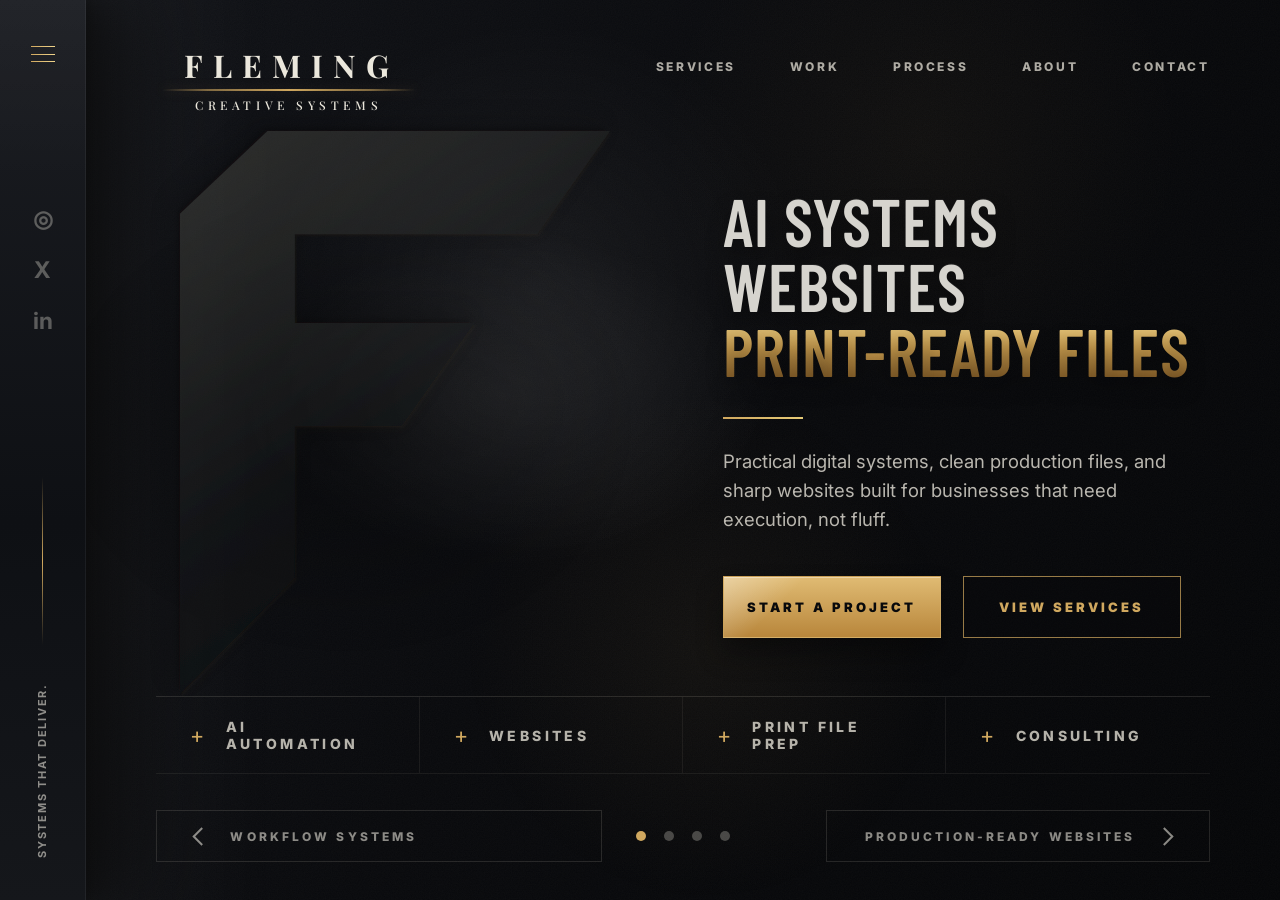
==== fleming-webpages_62.html @ 4ef413c4 "Refine sidebar nav and hero mark" ====
<!DOCTYPE html>
<html lang="en">
<head>
<meta charset="UTF-8">
<meta name="viewport" content="width=device-width, initial-scale=1.0">
<title>Fleming Creative Systems</title>
<link rel="preconnect" href="https://fonts.googleapis.com">
<link rel="preconnect" href="https://fonts.gstatic.com" crossorigin>
<link href="https://fonts.googleapis.com/css2?family=Barlow+Condensed:wght@500;600;700&family=Inter:wght@400;500;600;700;800;900&family=Playfair+Display:wght@500;600;700&display=swap" rel="stylesheet">
<style>
  :root {
    --black: #07080a;
    --black-2: #0d0f12;
    --rail: #17191e;
    --panel: #111317;
    --panel-2: #0b0d10;
    --line: rgba(236, 229, 211, 0.13);
    --line-soft: rgba(236, 229, 211, 0.07);
    --text: #ebe7dc;
    --muted: rgba(235, 231, 220, 0.62);
    --faint: rgba(235, 231, 220, 0.34);
    --gold: #d0a85f;
    --gold-2: #8f6a32;
    --shadow: rgba(0, 0, 0, 0.66);
    --rail-w: 86px;
  }

  * {
    box-sizing: border-box;
  }

  html,
  body {
    width: 100%;
    height: 100%;
    margin: 0;
    overflow: hidden;
  }

  body {
    background:
      radial-gradient(circle at 42% 32%, rgba(255, 255, 255, 0.055), transparent 28%),
      radial-gradient(circle at 72% 16%, rgba(208, 168, 95, 0.045), transparent 22%),
      linear-gradient(120deg, #111318 0%, #090a0d 48%, #050608 100%);
    color: var(--text);
    font-family: Inter, Arial, Helvetica, sans-serif;
  }

  body::before {
    content: "";
    position: fixed;
    inset: 0;
    pointer-events: none;
    z-index: 1;
    opacity: 0.22;
    background-image: url("data:image/svg+xml,%3Csvg xmlns='http://www.w3.org/2000/svg' width='180' height='180'%3E%3Cfilter id='n'%3E%3CfeTurbulence type='fractalNoise' baseFrequency='0.85' numOctaves='3' stitchTiles='stitch'/%3E%3CfeColorMatrix values='0 0 0 0 1 0 0 0 0 0.93 0 0 0 0 0.82 0 0 0 0.13 0'/%3E%3C/filter%3E%3Crect width='100%25' height='100%25' filter='url(%23n)'/%3E%3C/svg%3E");
  }

  .site {
    height: 100vh;
    position: relative;
    z-index: 2;
    display: grid;
    grid-template-columns: var(--rail-w) minmax(0, 1fr);
    overflow: hidden;
  }

  .side-rail {
    height: 100vh;
    background:
      linear-gradient(180deg, rgba(255, 255, 255, 0.035), transparent 20%),
      linear-gradient(180deg, #1b1d22, #0e1014 58%, #15171b);
    border-right: 1px solid rgba(255, 255, 255, 0.055);
    box-shadow:
      46px 0 92px rgba(0, 0, 0, 0.62),
      18px 0 34px rgba(0, 0, 0, 0.46),
      4px 0 10px rgba(0, 0, 0, 0.38);
    display: grid;
    grid-template-rows: auto 1fr auto;
    justify-items: center;
    padding: 46px 0 42px;
    position: relative;
  }

  .menu-button {
    width: 24px;
    height: 18px;
    display: grid;
    gap: 5px;
    border: 0;
    padding: 0;
    background: transparent;
    cursor: pointer;
  }

  .menu-button span {
    display: block;
    height: 1px;
    background: linear-gradient(90deg, var(--gold), #f0d58c);
    transform-origin: left center;
    transition: transform 0.28s ease, opacity 0.28s ease, box-shadow 0.28s ease;
  }

  .socials {
    display: grid;
    gap: 28px;
    align-self: center;
    color: var(--faint);
    font-size: 23px;
    font-weight: 700;
    line-height: 1;
    text-align: center;
  }

  .socials span {
    transition: color 0.28s ease, opacity 0.28s ease, transform 0.28s ease;
  }

  .rail-line {
    width: 1px;
    height: 168px;
    background: linear-gradient(180deg, transparent, var(--gold), transparent);
    margin: 0 auto 38px;
  }

  .rail-caption {
    writing-mode: vertical-rl;
    transform: rotate(180deg);
    color: rgba(235, 231, 220, 0.58);
    font-size: 11px;
    font-weight: 700;
    letter-spacing: 0.16em;
    line-height: 1.5;
    text-transform: uppercase;
  }

  .hero {
    height: 100vh;
    position: relative;
    overflow: hidden;
    padding: clamp(34px, 4vw, 56px) clamp(40px, 5.5vw, 92px) 38px;
    display: grid;
    grid-template-rows: auto minmax(0, 1fr) auto auto;
    background:
      linear-gradient(90deg, rgba(255, 255, 255, 0.035), transparent 16%),
      radial-gradient(ellipse at 35% 44%, rgba(255, 255, 255, 0.07), transparent 24%),
      radial-gradient(ellipse at 52% 72%, rgba(208, 168, 95, 0.055), transparent 28%);
  }

  .topbar {
    position: relative;
    z-index: 4;
    display: grid;
    grid-template-columns: auto minmax(0, 1fr);
    align-items: start;
    gap: clamp(34px, 6vw, 96px);
  }

  .topbar > *,
  .hero-main > * {
    min-width: 0;
  }

  .brand {
    min-width: 260px;
    color: var(--text);
    text-decoration: none;
    display: inline-flex;
    flex-direction: column;
    align-items: center;
    width: max-content;
    line-height: 1;
    transition: transform 0.32s ease, filter 0.32s ease;
  }

  .brand-main {
    display: block;
    font-family: "Playfair Display", Georgia, serif;
    font-size: clamp(26px, 2.45vw, 38px);
    font-weight: 700;
    letter-spacing: 0.32em;
    padding-left: 0.32em;
    line-height: 0.9;
    text-transform: uppercase;
    transition: color 0.32s ease, text-shadow 0.32s ease;
  }

  .brand-accent {
    width: calc(100% - 0.32em);
    height: 2px;
    margin: 10px 0 8px 0.32em;
    background: linear-gradient(90deg, transparent 0%, rgba(208, 168, 95, 0.58) 18%, var(--gold) 50%, rgba(208, 168, 95, 0.58) 82%, transparent 100%);
    box-shadow: 0 0 12px rgba(208, 168, 95, 0.18);
    transform-origin: center;
    transition: transform 0.32s ease, box-shadow 0.32s ease, opacity 0.32s ease;
  }

  .brand-sub {
    display: block;
    color: var(--text);
    font-family: "Playfair Display", Georgia, serif;
    font-size: 12px;
    font-weight: 500;
    letter-spacing: 0.38em;
    padding-left: 0.38em;
    text-transform: uppercase;
    transition: color 0.32s ease, opacity 0.32s ease;
  }

  .nav {
    display: flex;
    justify-content: flex-end;
    gap: clamp(28px, 4.2vw, 74px);
    padding-top: 8px;
    width: 100%;
    min-width: 0;
    max-width: 100%;
  }

  .nav a {
    position: relative;
    color: rgba(235, 231, 220, 0.72);
    text-decoration: none;
    font-size: 12px;
    font-weight: 800;
    letter-spacing: 0.22em;
    text-transform: uppercase;
    transition: color 0.28s ease, transform 0.28s ease, text-shadow 0.28s ease;
  }

  .nav a.active {
    color: var(--text);
  }

  .nav a::after {
    content: "";
    position: absolute;
    left: 0;
    right: 0;
    bottom: -18px;
    height: 2px;
    background: linear-gradient(90deg, var(--gold), #e0c77e);
    box-shadow: 0 0 18px rgba(208, 168, 95, 0.22);
    transform: scaleX(0);
    transform-origin: center;
    transition: transform 0.28s ease, opacity 0.28s ease, box-shadow 0.28s ease;
    opacity: 0.72;
  }

  .nav a.active::after {
    transform: scaleX(0);
    opacity: 0;
  }

  .hero-main {
    position: relative;
    z-index: 2;
    display: grid;
    grid-template-columns: minmax(300px, 0.98fr) minmax(360px, 1fr);
    align-items: center;
    gap: clamp(38px, 7vw, 112px);
    min-height: 0;
    padding: clamp(30px, 6vh, 72px) 0 clamp(24px, 4vh, 46px);
  }

  .mark-wrap {
    position: relative;
    min-height: 420px;
    display: grid;
    place-items: center;
  }

  .mark-wrap::before {
    content: "";
    position: absolute;
    width: min(58vw, 610px);
    aspect-ratio: 1.25;
    border-radius: 50%;
    background: radial-gradient(ellipse, rgba(0, 0, 0, 0.32), transparent 66%);
    filter: blur(5px);
    transform: translate(-8%, 2%);
  }

  .hero-f {
    position: relative;
    z-index: 2;
    width: min(35vw, 430px);
    min-width: 300px;
    height: auto;
    overflow: visible;
    opacity: 0.46;
    filter:
      drop-shadow(-6px -8px 12px rgba(0, 0, 0, 0.36))
      drop-shadow(4px 5px 5px rgba(208, 168, 95, 0.018));
  }

  .hero-copy {
    position: relative;
    z-index: 3;
    align-self: center;
    max-width: 650px;
    min-width: 0;
  }

  h1 {
    margin: 0;
    font-family: "Barlow Condensed", Inter, Arial, Helvetica, sans-serif;
    font-size: clamp(50px, 5.2vw, 86px);
    line-height: 0.98;
    letter-spacing: 0.015em;
    text-transform: uppercase;
    font-weight: 600;
  }

  h1 span {
    display: block;
  }

  .silver {
    color: #d6d4ce;
    text-shadow:
      0 10px 20px rgba(0, 0, 0, 0.38),
      0 -1px 0 rgba(255, 255, 255, 0.08);
  }

  .gold-word {
    width: max-content;
    max-width: 100%;
    color: transparent;
    background: linear-gradient(180deg, #efd389 0%, #c99d4f 46%, #7e5724 100%);
    -webkit-background-clip: text;
    background-clip: text;
    text-shadow: 0 12px 20px rgba(0, 0, 0, 0.32);
  }

  .gold-word .mobile-line {
    display: inline;
  }

  .gold-rule {
    width: 80px;
    height: 2px;
    margin: 34px 0 28px;
    background: linear-gradient(90deg, var(--gold), #e7cb78);
  }

  .lead {
    max-width: 570px;
    margin: 0 0 42px;
    color: rgba(235, 231, 220, 0.78);
    font-size: clamp(18px, 1.45vw, 23px);
    line-height: 1.55;
  }

  .actions {
    display: flex;
    gap: 22px;
    flex-wrap: wrap;
  }

  .btn {
    position: relative;
    overflow: hidden;
    min-width: 218px;
    min-height: 62px;
    display: inline-grid;
    place-items: center;
    border: 1px solid rgba(208, 168, 95, 0.72);
    color: var(--gold);
    text-decoration: none;
    font-size: 13px;
    font-weight: 900;
    letter-spacing: 0.23em;
    text-transform: uppercase;
    background: rgba(9, 10, 12, 0.34);
    transition: color 0.3s ease, border-color 0.3s ease, box-shadow 0.3s ease, transform 0.3s ease;
  }

  .btn::before {
    content: "";
    position: absolute;
    inset: 0;
    background: linear-gradient(90deg, transparent, rgba(208, 168, 95, 0.16), transparent);
    transform: translateX(-120%);
    transition: transform 0.48s ease;
    pointer-events: none;
  }

  .btn.primary {
    color: #08090b;
    background:
      linear-gradient(135deg, rgba(255, 255, 255, 0.34), transparent 30%),
      linear-gradient(180deg, #e0bb73, #b8863b);
    box-shadow:
      inset 0 1px 0 rgba(255, 255, 255, 0.36),
      0 16px 26px rgba(0, 0, 0, 0.34);
  }

  .service-rail {
    position: relative;
    z-index: 3;
    display: grid;
    grid-template-columns: repeat(4, 1fr);
    border-top: 1px solid var(--line);
    border-bottom: 1px solid var(--line-soft);
  }

  .service-item {
    position: relative;
    min-height: 76px;
    display: flex;
    align-items: center;
    gap: 18px;
    padding: 0 34px;
    border-right: 1px solid var(--line-soft);
    color: rgba(235, 231, 220, 0.76);
    font-size: 14px;
    font-weight: 800;
    letter-spacing: 0.24em;
    text-transform: uppercase;
    transition: color 0.28s ease, background 0.28s ease, box-shadow 0.28s ease;
  }

  .service-item::before {
    content: "";
    position: absolute;
    left: 24px;
    right: 24px;
    top: -1px;
    height: 1px;
    background: linear-gradient(90deg, transparent, var(--gold), transparent);
    opacity: 0;
    transform: scaleX(0.45);
    transition: opacity 0.28s ease, transform 0.28s ease;
  }

  .service-item:last-child {
    border-right: 0;
  }

  .plus {
    color: var(--gold);
    font-size: 22px;
    font-weight: 400;
    line-height: 1;
    transition: transform 0.28s ease, color 0.28s ease;
  }

  .slider-row {
    position: relative;
    z-index: 3;
    display: grid;
    grid-template-columns: 1fr auto 1fr;
    align-items: center;
    gap: 34px;
    padding-top: 36px;
  }

  .slider-button {
    position: relative;
    overflow: hidden;
    min-height: 52px;
    border: 1px solid var(--line);
    color: rgba(235, 231, 220, 0.58);
    display: flex;
    align-items: center;
    gap: 22px;
    padding: 0 38px;
    text-decoration: none;
    font-size: 12px;
    font-weight: 800;
    letter-spacing: 0.26em;
    text-transform: uppercase;
    transition: color 0.3s ease, border-color 0.3s ease, box-shadow 0.3s ease, transform 0.3s ease;
  }

  .slider-button::before {
    content: "";
    position: absolute;
    inset: 0;
    background: linear-gradient(90deg, transparent, rgba(208, 168, 95, 0.08), transparent);
    transform: translateX(-115%);
    transition: transform 0.46s ease;
    pointer-events: none;
  }

  .slider-button.next {
    justify-self: end;
  }

  .chev {
    width: 13px;
    height: 13px;
    border-top: 2px solid currentColor;
    border-left: 2px solid currentColor;
    transform: rotate(-45deg);
    transition: transform 0.28s ease;
  }

  .next .chev {
    transform: rotate(135deg);
  }

  .dots {
    display: flex;
    gap: 18px;
    align-items: center;
  }

  .dot {
    width: 10px;
    height: 10px;
    border-radius: 50%;
    background: rgba(235, 231, 220, 0.28);
  }

  .dot.active {
    background: var(--gold);
  }

  @media (hover: hover) {
    .menu-button:hover span:first-child {
      transform: scaleX(1.25);
      box-shadow: 0 0 10px rgba(208, 168, 95, 0.42);
    }

    .menu-button:hover span:nth-child(2) {
      transform: scaleX(0.72);
    }

    .menu-button:hover span:last-child {
      transform: scaleX(1.08);
      box-shadow: 0 0 10px rgba(208, 168, 95, 0.32);
    }

    .socials span:hover {
      color: var(--gold);
      opacity: 1;
      transform: translateX(2px);
    }

    .brand:hover {
      transform: translateY(-2px);
      filter: drop-shadow(0 12px 18px rgba(0, 0, 0, 0.28));
    }

    .brand:hover .brand-main {
      color: #fff9ea;
      text-shadow: 0 0 18px rgba(208, 168, 95, 0.14);
    }

    .brand:hover .brand-accent {
      transform: scaleX(1.08);
      box-shadow: 0 0 18px rgba(208, 168, 95, 0.34);
      opacity: 1;
    }

    .brand:hover .brand-sub {
      color: rgba(235, 231, 220, 0.9);
    }

    .nav a:hover {
      color: var(--text);
      transform: translateY(-2px);
      text-shadow: 0 0 16px rgba(208, 168, 95, 0.16);
    }

    .nav a:hover::after {
      transform: scaleX(1);
      opacity: 1;
      box-shadow: 0 0 22px rgba(208, 168, 95, 0.34);
    }

    .btn:hover {
      color: #f6d588;
      border-color: rgba(231, 203, 120, 0.95);
      transform: translateY(-3px);
      box-shadow: 0 18px 30px rgba(0, 0, 0, 0.35), 0 0 22px rgba(208, 168, 95, 0.12);
    }

    .btn:hover::before {
      transform: translateX(120%);
    }

    .btn.primary:hover {
      color: #050607;
      box-shadow: 0 20px 34px rgba(0, 0, 0, 0.38), 0 0 28px rgba(208, 168, 95, 0.24);
    }

    .service-item:hover {
      color: var(--text);
      background: linear-gradient(180deg, rgba(208, 168, 95, 0.045), transparent);
      box-shadow: inset 0 1px 0 rgba(208, 168, 95, 0.08);
    }

    .service-item:hover::before {
      opacity: 1;
      transform: scaleX(1);
    }

    .service-item:hover .plus {
      transform: rotate(90deg) scale(1.05);
      color: #e7cb78;
    }

    .slider-button:hover {
      color: var(--text);
      border-color: rgba(208, 168, 95, 0.42);
      transform: translateY(-2px);
      box-shadow: 0 16px 24px rgba(0, 0, 0, 0.26);
    }

    .slider-button:hover::before {
      transform: translateX(115%);
    }

    .slider-button:hover .chev {
      transform: translateX(-4px) rotate(-45deg);
    }

    .slider-button.next:hover .chev {
      transform: translateX(4px) rotate(135deg);
    }
  }

  @media (max-height: 760px) and (min-width: 761px) {
    .hero {
      padding-top: clamp(22px, 3.2vh, 30px);
      padding-bottom: clamp(18px, 2.8vh, 24px);
      grid-template-rows: auto minmax(0, 1fr) auto;
    }

    .brand-main {
      font-size: clamp(24px, 2.1vw, 32px);
    }

    .brand-accent {
      margin-top: 8px;
      margin-bottom: 7px;
    }

    .brand-sub {
      font-size: 10px;
    }

    .nav a {
      font-size: 10.5px;
      letter-spacing: 0.2em;
    }

    .hero-main {
      gap: clamp(28px, 5vw, 70px);
      padding: clamp(10px, 2.5vh, 18px) 0 clamp(12px, 2.8vh, 22px);
    }

    .mark-wrap {
      min-height: clamp(260px, 58vh, 360px);
    }

    .hero-f {
      width: min(31vw, 360px);
      min-width: 240px;
    }

    h1 {
      font-size: clamp(42px, 4.4vw, 68px);
      line-height: 0.95;
    }

    .gold-rule {
      width: 68px;
      margin: 22px 0 18px;
    }

    .lead {
      max-width: 500px;
      margin-bottom: 24px;
      font-size: clamp(15px, 1.18vw, 18px);
      line-height: 1.42;
    }

    .btn {
      min-width: 190px;
      min-height: 48px;
      font-size: 11px;
      letter-spacing: 0.2em;
    }

    .service-item {
      min-height: 54px;
      padding: 0 24px;
      font-size: 11px;
      letter-spacing: 0.2em;
    }

    .slider-row {
      display: none;
    }
  }

  @media (max-width: 1100px) {
    :root {
      --rail-w: 72px;
    }

    .hero {
      padding-left: 34px;
      padding-right: 34px;
    }

    .topbar {
      grid-template-columns: 1fr;
      gap: 24px;
    }

    .nav {
      justify-content: flex-start;
      gap: 28px;
      flex-wrap: wrap;
      overflow: visible;
      padding-bottom: 16px;
    }

    .hero-main {
      grid-template-columns: 0.88fr 1fr;
      gap: 36px;
    }

    .hero-f {
      width: min(38vw, 350px);
      min-width: 250px;
    }

    .mark-wrap {
      min-height: 330px;
    }

    .service-item {
      padding: 0 18px;
      font-size: 12px;
      letter-spacing: 0.18em;
    }
  }

  @media (max-width: 760px) {
    html,
    body {
      overflow: hidden;
    }

    .site {
      display: block;
      height: 100svh;
      overflow: hidden;
    }

    .side-rail {
      min-height: 0;
      height: 58px;
      display: flex;
      align-items: center;
      justify-content: space-between;
      padding: 0 18px;
      border-right: 0;
      border-bottom: 1px solid rgba(255, 255, 255, 0.06);
    }

    .socials,
    .rail-line,
    .rail-caption {
      display: none;
    }

    .hero {
      height: calc(100svh - 58px);
      width: 100vw;
      max-width: 100vw;
      padding: 22px 20px 20px;
      grid-template-rows: auto minmax(0, 1fr);
    }

    .topbar {
      width: 100%;
      max-width: 100%;
      gap: 18px;
      overflow: hidden;
    }

    .brand {
      min-width: 0;
      text-align: center;
    }

    .brand-main {
      font-size: clamp(25px, 8vw, 34px);
      letter-spacing: 0.24em;
      padding-left: 0.24em;
    }

    .brand-accent {
      width: calc(100% - 0.24em);
      margin: 9px 0 8px 0.24em;
    }

    .brand-sub {
      font-size: 10px;
      letter-spacing: 0.32em;
      padding-left: 0.32em;
    }

    .nav {
      justify-content: center;
      flex-wrap: wrap;
      gap: 14px 16px;
      padding: 4px 0 18px;
      overflow: visible;
    }

    .nav a:nth-child(n+4) {
      display: none;
    }

    .nav a {
      flex: 0 1 auto;
      font-size: 9.5px;
      letter-spacing: 0.13em;
    }

    .nav a.active::after {
      bottom: -10px;
    }

    .hero-main {
      grid-template-columns: 1fr;
      gap: 10px;
      padding: 12px 0 0;
      text-align: center;
      align-content: center;
    }

    .mark-wrap {
      min-height: clamp(145px, 27svh, 205px);
      order: 1;
    }

    .hero-f {
      width: min(52vw, 210px);
      min-width: 0;
      opacity: 0.42;
      filter:
        drop-shadow(-5px -7px 10px rgba(0, 0, 0, 0.36))
        drop-shadow(3px 4px 4px rgba(208, 168, 95, 0.018));
    }

    .hero-copy {
      order: 2;
      width: 100%;
      max-width: 100%;
    }

    h1 {
      width: 100%;
      max-width: 100%;
      font-size: clamp(31px, 9vw, 38px);
      line-height: 1.02;
      letter-spacing: -0.045em;
      overflow-wrap: normal;
    }

    .gold-word {
      width: auto;
      max-width: 100%;
      white-space: normal;
      overflow-wrap: break-word;
    }

    .gold-word .mobile-line {
      display: block;
    }

    .gold-rule {
      margin: 18px auto 14px;
      width: 58px;
    }

    .lead {
      width: 100%;
      max-width: min(280px, calc(100vw - 84px));
      margin: 0 auto 16px;
      font-size: 12.5px;
      line-height: 1.42;
      padding: 0;
      overflow-wrap: break-word;
    }

    .actions {
      justify-content: center;
      gap: 12px;
    }

    .btn {
      min-width: min(100%, 310px);
      width: 100%;
      min-height: 50px;
      font-size: 11px;
      letter-spacing: 0.2em;
    }

    .service-rail {
      display: none;
    }

    .slider-row {
      display: none;
    }
  }

  @media (max-width: 430px) {
    .hero {
      padding-left: 16px;
      padding-right: 16px;
    }

    .mark-wrap {
      min-height: 205px;
    }

    .lead {
      font-size: 12.5px;
    }

    .service-item {
      min-height: 54px;
      font-size: 8.5px;
      letter-spacing: 0.08em;
    }
  }
</style>
</head>
<body>
  <div class="site">
    <aside class="side-rail" aria-label="Site rail">
      <button class="menu-button" type="button" aria-label="Open menu">
        <span></span>
        <span></span>
        <span></span>
      </button>

      <div class="socials" aria-hidden="true">
        <span>◎</span>
        <span>X</span>
        <span>in</span>
      </div>

      <div>
        <div class="rail-line" aria-hidden="true"></div>
        <div class="rail-caption">Systems That Deliver.</div>
      </div>
    </aside>

    <main class="hero">
      <header class="topbar">
        <a class="brand" href="#" aria-label="Fleming Creative Systems home">
          <span class="brand-main">Fleming</span>
          <span class="brand-accent" aria-hidden="true"></span>
          <span class="brand-sub">Creative Systems</span>
        </a>

        <nav class="nav" aria-label="Primary navigation">
          <a href="#services">Services</a>
          <a href="#work">Work</a>
          <a href="#process">Process</a>
          <a href="#about">About</a>
          <a href="mailto:kyle@fcs.com">Contact</a>
        </nav>
      </header>

      <section class="hero-main" aria-label="Fleming services">
        <div class="mark-wrap">
          <svg class="hero-f" viewBox="0 0 19.24 25.21" xmlns="http://www.w3.org/2000/svg" aria-hidden="true">
            <defs>
              <linearGradient id="metalFace" x1="2.2" y1="1" x2="16.5" y2="22.8" gradientUnits="userSpaceOnUse">
                <stop offset="0" stop-color="#4b4b45"/>
                <stop offset="0.2" stop-color="#393a36"/>
                <stop offset="0.52" stop-color="#191b1d"/>
                <stop offset="0.78" stop-color="#0d0f11"/>
                <stop offset="1" stop-color="#050607"/>
              </linearGradient>
              <filter id="pressedEdge" x="-24%" y="-24%" width="150%" height="160%">
                <feDropShadow dx="-0.13" dy="-0.15" stdDeviation="0.09" flood-color="#000000" flood-opacity="0.46"/>
                <feDropShadow dx="0.08" dy="0.1" stdDeviation="0.035" flood-color="#d0a85f" flood-opacity="0.045"/>
              </filter>
            </defs>
            <path filter="url(#pressedEdge)" fill="url(#metalFace)" stroke="rgba(208,168,95,0.055)" stroke-width="0.045" vector-effect="non-scaling-stroke" d="M0,3.7v21.51l5.14-5.2v-6.8h4.79l3.26-4.62H5.14v-3.97s10.84,0,10.84,0l3.26-4.62H3.92L0,3.7Z"/>
          </svg>
        </div>

        <div class="hero-copy">
          <h1>
            <span class="silver">AI Systems</span>
            <span class="silver">Websites</span>
            <span class="gold-word"><span class="mobile-line">Print-Ready</span> <span class="mobile-line">Files</span></span>
          </h1>
          <div class="gold-rule" aria-hidden="true"></div>
          <p class="lead">Practical digital systems, clean production files, and sharp websites built for businesses that need execution, not fluff.</p>
          <div class="actions">
            <a class="btn primary" href="mailto:kyle@fcs.com">Start a Project</a>
            <a class="btn" href="#services">View Services</a>
          </div>
        </div>
      </section>

      <section class="service-rail" id="services" aria-label="Services">
        <div class="service-item"><span class="plus">+</span><span>AI Automation</span></div>
        <div class="service-item"><span class="plus">+</span><span>Websites</span></div>
        <div class="service-item"><span class="plus">+</span><span>Print File Prep</span></div>
        <div class="service-item"><span class="plus">+</span><span>Consulting</span></div>
      </section>

      <div class="slider-row" aria-hidden="true">
        <a class="slider-button" href="#"><span class="chev"></span><span>Workflow Systems</span></a>
        <div class="dots"><span class="dot active"></span><span class="dot"></span><span class="dot"></span><span class="dot"></span></div>
        <a class="slider-button next" href="#"><span>Production-Ready Websites</span><span class="chev"></span></a>
      </div>
    </main>
  </div>
</body>
</html>
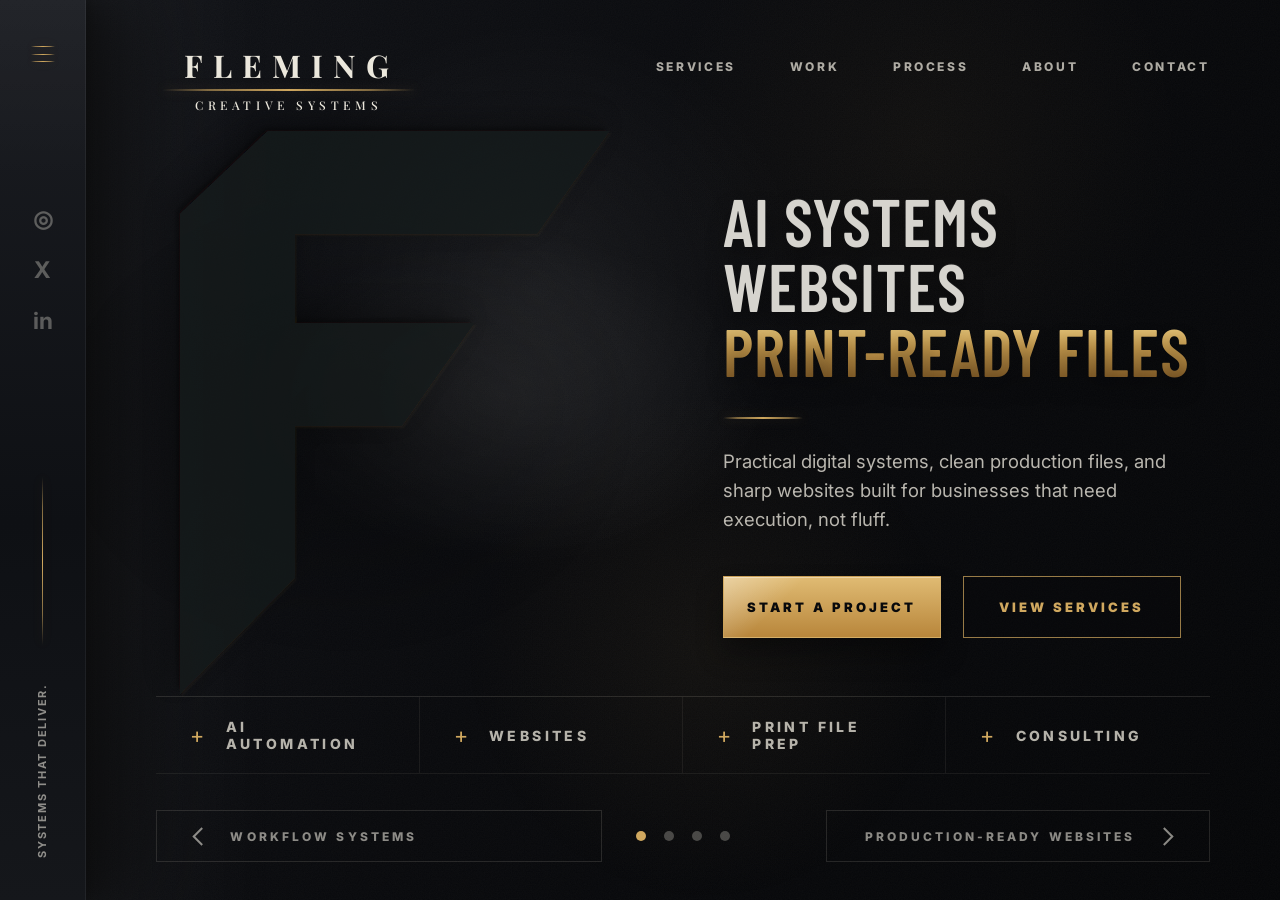
==== commit bd3d7fc6: "Unify gold accents and hero mark hover" ====
--- a/fleming-webpages_62.html
+++ b/fleming-webpages_62.html
@@ -21,6 +21,9 @@
     --faint: rgba(235, 231, 220, 0.34);
     --gold: #d0a85f;
     --gold-2: #8f6a32;
+    --gold-accent-line: linear-gradient(90deg, transparent 0%, rgba(208, 168, 95, 0.58) 18%, var(--gold) 50%, rgba(208, 168, 95, 0.58) 82%, transparent 100%);
+    --gold-accent-line-vertical: linear-gradient(180deg, transparent 0%, rgba(208, 168, 95, 0.58) 18%, var(--gold) 50%, rgba(208, 168, 95, 0.58) 82%, transparent 100%);
+    --gold-accent-glow: 0 0 12px rgba(208, 168, 95, 0.18);
     --shadow: rgba(0, 0, 0, 0.66);
     --rail-w: 86px;
   }
@@ -96,7 +99,8 @@
   .menu-button span {
     display: block;
     height: 1px;
-    background: linear-gradient(90deg, var(--gold), #f0d58c);
+    background: var(--gold-accent-line);
+    box-shadow: var(--gold-accent-glow);
     transform-origin: left center;
     transition: transform 0.28s ease, opacity 0.28s ease, box-shadow 0.28s ease;
   }
@@ -119,7 +123,8 @@
   .rail-line {
     width: 1px;
     height: 168px;
-    background: linear-gradient(180deg, transparent, var(--gold), transparent);
+    background: var(--gold-accent-line-vertical);
+    box-shadow: var(--gold-accent-glow);
     margin: 0 auto 38px;
   }
 
@@ -189,8 +194,8 @@
     width: calc(100% - 0.32em);
     height: 2px;
     margin: 10px 0 8px 0.32em;
-    background: linear-gradient(90deg, transparent 0%, rgba(208, 168, 95, 0.58) 18%, var(--gold) 50%, rgba(208, 168, 95, 0.58) 82%, transparent 100%);
-    box-shadow: 0 0 12px rgba(208, 168, 95, 0.18);
+    background: var(--gold-accent-line);
+    box-shadow: var(--gold-accent-glow);
     transform-origin: center;
     transition: transform 0.32s ease, box-shadow 0.32s ease, opacity 0.32s ease;
   }
@@ -239,8 +244,8 @@
     right: 0;
     bottom: -18px;
     height: 2px;
-    background: linear-gradient(90deg, var(--gold), #e0c77e);
-    box-shadow: 0 0 18px rgba(208, 168, 95, 0.22);
+    background: var(--gold-accent-line);
+    box-shadow: var(--gold-accent-glow);
     transform: scaleX(0);
     transform-origin: center;
     transition: transform 0.28s ease, opacity 0.28s ease, box-shadow 0.28s ease;
@@ -288,10 +293,17 @@
     min-width: 300px;
     height: auto;
     overflow: visible;
-    opacity: 0.46;
+    opacity: 0.72;
     filter:
-      drop-shadow(-6px -8px 12px rgba(0, 0, 0, 0.36))
-      drop-shadow(4px 5px 5px rgba(208, 168, 95, 0.018));
+      drop-shadow(-8px -10px 14px rgba(0, 0, 0, 0.4))
+      drop-shadow(0 0 0 rgba(208, 168, 95, 0));
+    transition: opacity 0.34s ease, filter 0.34s ease, transform 0.34s ease;
+  }
+
+  .hero-f path {
+    fill: #191c1f;
+    stroke: rgba(208, 168, 95, 0.035);
+    transition: fill 0.34s ease, stroke 0.34s ease;
   }
 
   .hero-copy {
@@ -341,7 +353,8 @@
     width: 80px;
     height: 2px;
     margin: 34px 0 28px;
-    background: linear-gradient(90deg, var(--gold), #e7cb78);
+    background: var(--gold-accent-line);
+    box-shadow: var(--gold-accent-glow);
   }
 
   .lead {
@@ -428,7 +441,8 @@
     right: 24px;
     top: -1px;
     height: 1px;
-    background: linear-gradient(90deg, transparent, var(--gold), transparent);
+    background: var(--gold-accent-line);
+    box-shadow: var(--gold-accent-glow);
     opacity: 0;
     transform: scaleX(0.45);
     transition: opacity 0.28s ease, transform 0.28s ease;
@@ -568,7 +582,23 @@
     .nav a:hover::after {
       transform: scaleX(1);
       opacity: 1;
-      box-shadow: 0 0 22px rgba(208, 168, 95, 0.34);
+      box-shadow: 0 0 18px rgba(208, 168, 95, 0.34);
+    }
+
+    .mark-wrap:hover .hero-f,
+    .hero-f:hover {
+      opacity: 0.94;
+      transform: translateY(-2px);
+      filter:
+        drop-shadow(-8px -10px 14px rgba(0, 0, 0, 0.38))
+        drop-shadow(0 0 30px rgba(208, 168, 95, 0.2))
+        drop-shadow(0 0 70px rgba(208, 168, 95, 0.1));
+    }
+
+    .mark-wrap:hover .hero-f path,
+    .hero-f:hover path {
+      fill: #24272a;
+      stroke: rgba(208, 168, 95, 0.16);
     }
 
     .btn:hover {
@@ -742,7 +772,7 @@
     }
   }
 
-  @media (max-width: 760px) {
+  @media (max-width: 820px) {
     html,
     body {
       overflow: hidden;
@@ -846,10 +876,10 @@
     .hero-f {
       width: min(52vw, 210px);
       min-width: 0;
-      opacity: 0.42;
+      opacity: 0.68;
       filter:
         drop-shadow(-5px -7px 10px rgba(0, 0, 0, 0.36))
-        drop-shadow(3px 4px 4px rgba(208, 168, 95, 0.018));
+        drop-shadow(0 0 0 rgba(208, 168, 95, 0));
     }
 
     .hero-copy {
@@ -979,19 +1009,12 @@
         <div class="mark-wrap">
           <svg class="hero-f" viewBox="0 0 19.24 25.21" xmlns="http://www.w3.org/2000/svg" aria-hidden="true">
             <defs>
-              <linearGradient id="metalFace" x1="2.2" y1="1" x2="16.5" y2="22.8" gradientUnits="userSpaceOnUse">
-                <stop offset="0" stop-color="#4b4b45"/>
-                <stop offset="0.2" stop-color="#393a36"/>
-                <stop offset="0.52" stop-color="#191b1d"/>
-                <stop offset="0.78" stop-color="#0d0f11"/>
-                <stop offset="1" stop-color="#050607"/>
-              </linearGradient>
               <filter id="pressedEdge" x="-24%" y="-24%" width="150%" height="160%">
                 <feDropShadow dx="-0.13" dy="-0.15" stdDeviation="0.09" flood-color="#000000" flood-opacity="0.46"/>
                 <feDropShadow dx="0.08" dy="0.1" stdDeviation="0.035" flood-color="#d0a85f" flood-opacity="0.045"/>
               </filter>
             </defs>
-            <path filter="url(#pressedEdge)" fill="url(#metalFace)" stroke="rgba(208,168,95,0.055)" stroke-width="0.045" vector-effect="non-scaling-stroke" d="M0,3.7v21.51l5.14-5.2v-6.8h4.79l3.26-4.62H5.14v-3.97s10.84,0,10.84,0l3.26-4.62H3.92L0,3.7Z"/>
+            <path filter="url(#pressedEdge)" fill="#191c1f" stroke="rgba(208,168,95,0.035)" stroke-width="0.045" vector-effect="non-scaling-stroke" d="M0,3.7v21.51l5.14-5.2v-6.8h4.79l3.26-4.62H5.14v-3.97s10.84,0,10.84,0l3.26-4.62H3.92L0,3.7Z"/>
           </svg>
         </div>
 
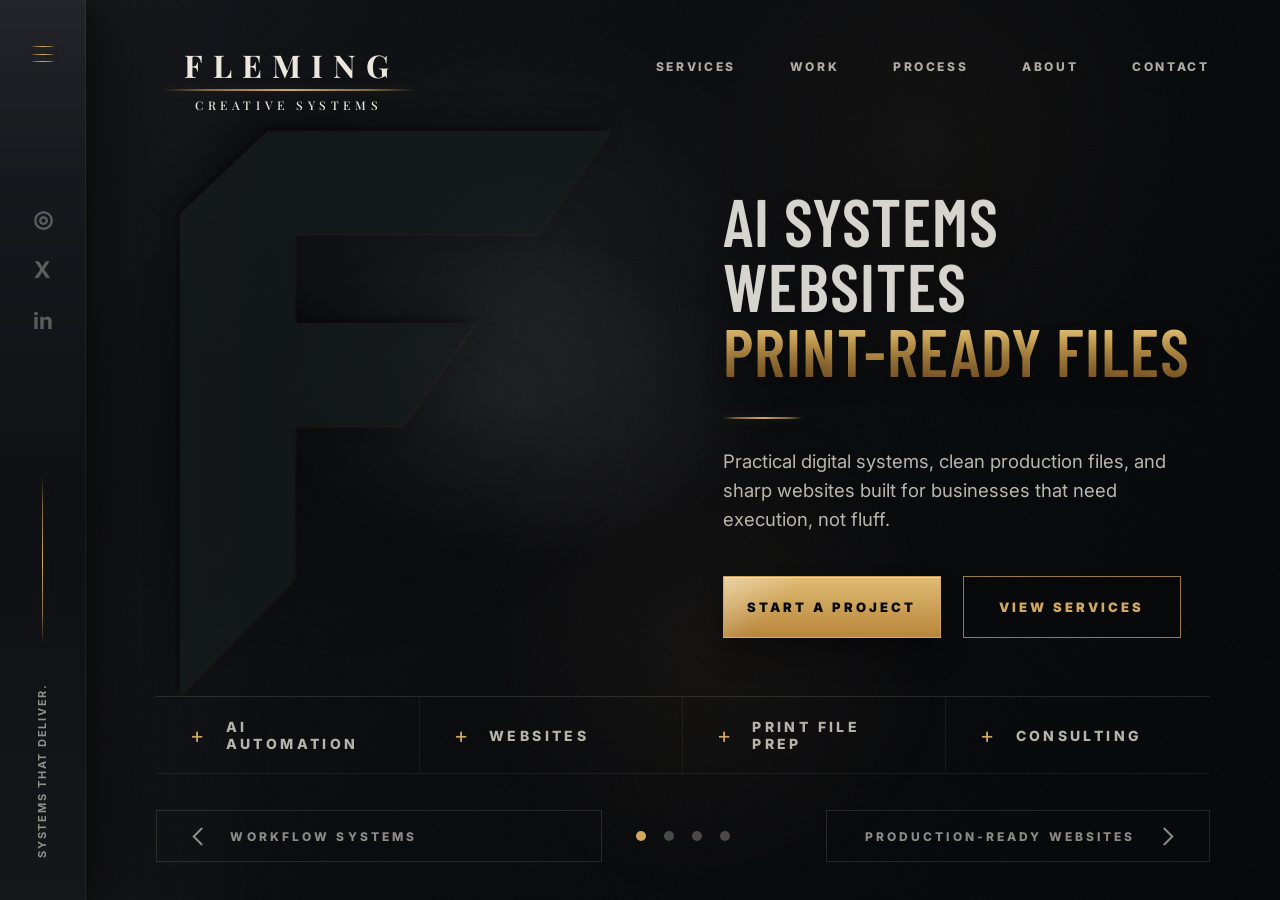
==== commit 800468ef: "Smooth hero mark hover glow" ====
--- a/fleming-webpages_62.html
+++ b/fleming-webpages_62.html
@@ -286,6 +286,20 @@
     transform: translate(-8%, 2%);
   }
 
+  .mark-wrap::after {
+    content: "";
+    position: absolute;
+    z-index: 1;
+    width: min(45vw, 520px);
+    aspect-ratio: 0.78;
+    border-radius: 50%;
+    background: rgba(208, 168, 95, 0.11);
+    filter: blur(42px);
+    opacity: 0;
+    transform: translate(-5%, 1%) scale(0.96);
+    transition: opacity 0.34s ease, transform 0.34s ease;
+  }
+
   .hero-f {
     position: relative;
     z-index: 2;
@@ -294,15 +308,13 @@
     height: auto;
     overflow: visible;
     opacity: 0.72;
-    filter:
-      drop-shadow(-8px -10px 14px rgba(0, 0, 0, 0.4))
-      drop-shadow(0 0 0 rgba(208, 168, 95, 0));
+    filter: drop-shadow(-8px -10px 14px rgba(0, 0, 0, 0.4));
     transition: opacity 0.34s ease, filter 0.34s ease, transform 0.34s ease;
   }
 
   .hero-f path {
     fill: #191c1f;
-    stroke: rgba(208, 168, 95, 0.035);
+    stroke: rgba(208, 168, 95, 0.018);
     transition: fill 0.34s ease, stroke 0.34s ease;
   }
 
@@ -585,20 +597,23 @@
       box-shadow: 0 0 18px rgba(208, 168, 95, 0.34);
     }
 
+    .mark-wrap:hover::after,
+    .mark-wrap:has(.hero-f:hover)::after {
+      opacity: 1;
+      transform: translate(-5%, 1%) scale(1);
+    }
+
     .mark-wrap:hover .hero-f,
     .hero-f:hover {
       opacity: 0.94;
       transform: translateY(-2px);
-      filter:
-        drop-shadow(-8px -10px 14px rgba(0, 0, 0, 0.38))
-        drop-shadow(0 0 30px rgba(208, 168, 95, 0.2))
-        drop-shadow(0 0 70px rgba(208, 168, 95, 0.1));
+      filter: drop-shadow(-8px -10px 14px rgba(0, 0, 0, 0.38));
     }
 
     .mark-wrap:hover .hero-f path,
     .hero-f:hover path {
       fill: #24272a;
-      stroke: rgba(208, 168, 95, 0.16);
+      stroke: rgba(208, 168, 95, 0.04);
     }
 
     .btn:hover {
@@ -877,9 +892,7 @@
       width: min(52vw, 210px);
       min-width: 0;
       opacity: 0.68;
-      filter:
-        drop-shadow(-5px -7px 10px rgba(0, 0, 0, 0.36))
-        drop-shadow(0 0 0 rgba(208, 168, 95, 0));
+      filter: drop-shadow(-5px -7px 10px rgba(0, 0, 0, 0.36));
     }
 
     .hero-copy {
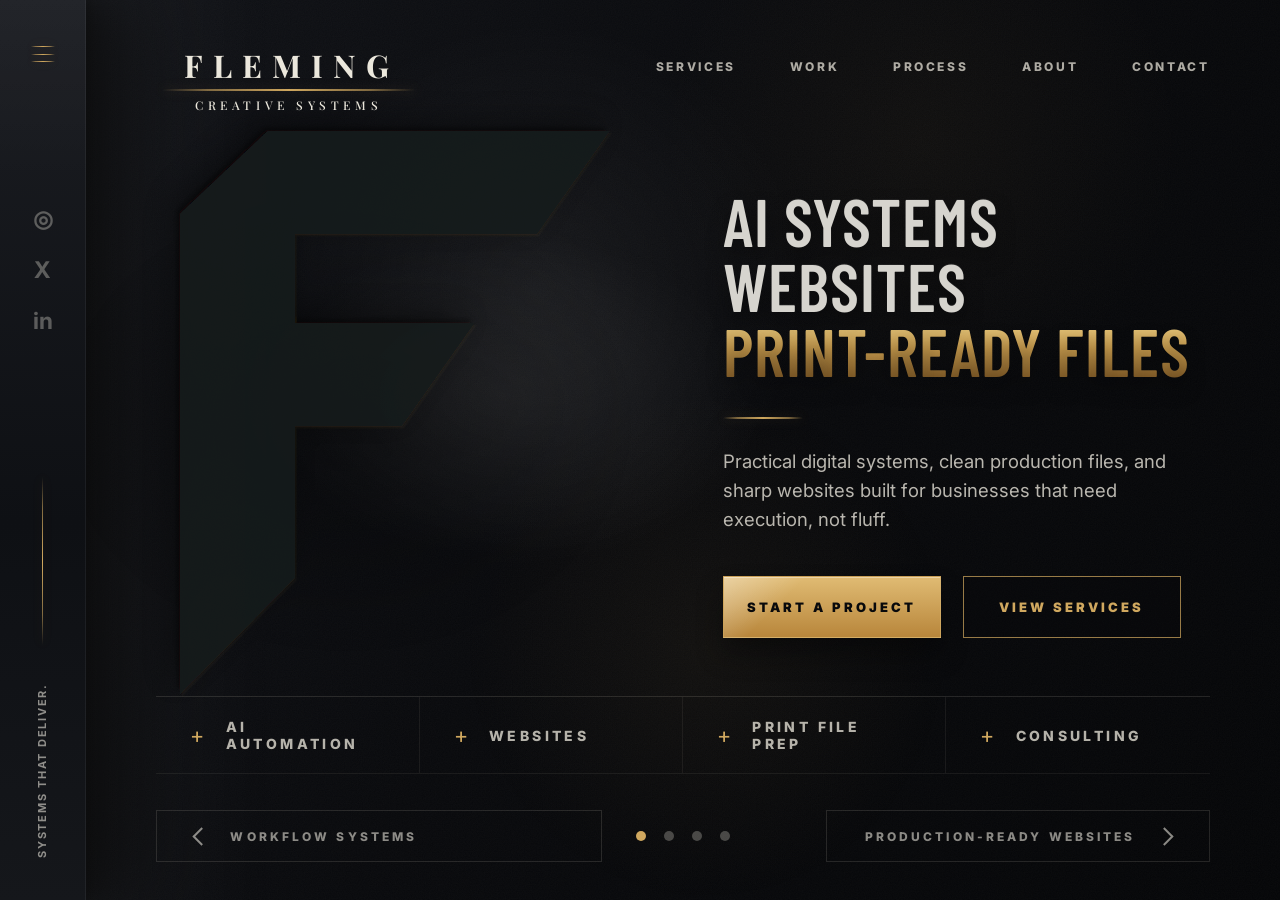
==== commit b8030e0c: "Keep hero mark color stable on hover" ====
--- a/fleming-webpages_62.html
+++ b/fleming-webpages_62.html
@@ -286,20 +286,6 @@
     transform: translate(-8%, 2%);
   }
 
-  .mark-wrap::after {
-    content: "";
-    position: absolute;
-    z-index: 1;
-    width: min(45vw, 520px);
-    aspect-ratio: 0.78;
-    border-radius: 50%;
-    background: rgba(208, 168, 95, 0.11);
-    filter: blur(42px);
-    opacity: 0;
-    transform: translate(-5%, 1%) scale(0.96);
-    transition: opacity 0.34s ease, transform 0.34s ease;
-  }
-
   .hero-f {
     position: relative;
     z-index: 2;
@@ -307,15 +293,14 @@
     min-width: 300px;
     height: auto;
     overflow: visible;
-    opacity: 0.72;
+    opacity: 0.86;
     filter: drop-shadow(-8px -10px 14px rgba(0, 0, 0, 0.4));
-    transition: opacity 0.34s ease, filter 0.34s ease, transform 0.34s ease;
+    transition: filter 0.34s ease, transform 0.34s ease;
   }
 
   .hero-f path {
     fill: #191c1f;
     stroke: rgba(208, 168, 95, 0.018);
-    transition: fill 0.34s ease, stroke 0.34s ease;
   }
 
   .hero-copy {
@@ -597,23 +582,12 @@
       box-shadow: 0 0 18px rgba(208, 168, 95, 0.34);
     }
 
-    .mark-wrap:hover::after,
-    .mark-wrap:has(.hero-f:hover)::after {
-      opacity: 1;
-      transform: translate(-5%, 1%) scale(1);
-    }
-
     .mark-wrap:hover .hero-f,
     .hero-f:hover {
-      opacity: 0.94;
       transform: translateY(-2px);
-      filter: drop-shadow(-8px -10px 14px rgba(0, 0, 0, 0.38));
-    }
-
-    .mark-wrap:hover .hero-f path,
-    .hero-f:hover path {
-      fill: #24272a;
-      stroke: rgba(208, 168, 95, 0.04);
+      filter:
+        drop-shadow(-8px -10px 14px rgba(0, 0, 0, 0.38))
+        drop-shadow(0 0 8px rgba(208, 168, 95, 0.16));
     }
 
     .btn:hover {
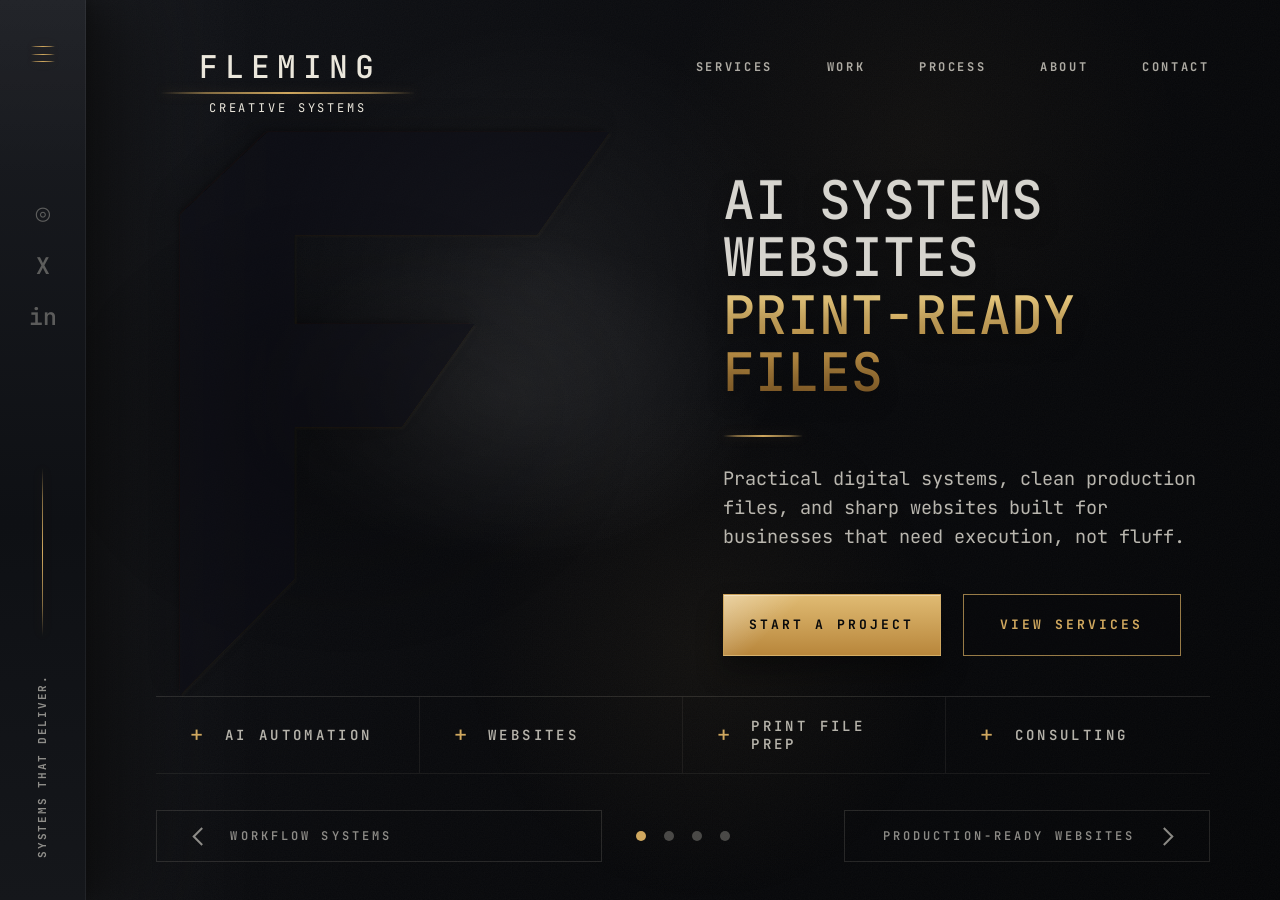
==== commit 6ca93929: "Use JetBrains Mono and soften hero mark" ====
--- a/fleming-webpages_62.html
+++ b/fleming-webpages_62.html
@@ -6,7 +6,7 @@
 <title>Fleming Creative Systems</title>
 <link rel="preconnect" href="https://fonts.googleapis.com">
 <link rel="preconnect" href="https://fonts.gstatic.com" crossorigin>
-<link href="https://fonts.googleapis.com/css2?family=Barlow+Condensed:wght@500;600;700&family=Inter:wght@400;500;600;700;800;900&family=Playfair+Display:wght@500;600;700&display=swap" rel="stylesheet">
+<link href="https://fonts.googleapis.com/css2?family=JetBrains+Mono:wght@400;500;600;700&display=swap" rel="stylesheet">
 <style>
   :root {
     --black: #07080a;
@@ -26,6 +26,7 @@
     --gold-accent-glow: 0 0 12px rgba(208, 168, 95, 0.18);
     --shadow: rgba(0, 0, 0, 0.66);
     --rail-w: 86px;
+    --font-main: "JetBrains Mono", "SFMono-Regular", Consolas, monospace;
   }
 
   * {
@@ -46,7 +47,7 @@
       radial-gradient(circle at 72% 16%, rgba(208, 168, 95, 0.045), transparent 22%),
       linear-gradient(120deg, #111318 0%, #090a0d 48%, #050608 100%);
     color: var(--text);
-    font-family: Inter, Arial, Helvetica, sans-serif;
+    font-family: var(--font-main);
   }
 
   body::before {
@@ -111,7 +112,7 @@
     align-self: center;
     color: var(--faint);
     font-size: 23px;
-    font-weight: 700;
+    font-weight: 600;
     line-height: 1;
     text-align: center;
   }
@@ -180,20 +181,19 @@
 
   .brand-main {
     display: block;
-    font-family: "Playfair Display", Georgia, serif;
     font-size: clamp(26px, 2.45vw, 38px);
-    font-weight: 700;
-    letter-spacing: 0.32em;
-    padding-left: 0.32em;
-    line-height: 0.9;
+    font-weight: 500;
+    letter-spacing: 0.22em;
+    padding-left: 0.22em;
+    line-height: 1;
     text-transform: uppercase;
     transition: color 0.32s ease, text-shadow 0.32s ease;
   }
 
   .brand-accent {
-    width: calc(100% - 0.32em);
+    width: calc(100% - 0.22em);
     height: 2px;
-    margin: 10px 0 8px 0.32em;
+    margin: 9px 0 8px 0.22em;
     background: var(--gold-accent-line);
     box-shadow: var(--gold-accent-glow);
     transform-origin: center;
@@ -203,11 +203,10 @@
   .brand-sub {
     display: block;
     color: var(--text);
-    font-family: "Playfair Display", Georgia, serif;
     font-size: 12px;
-    font-weight: 500;
-    letter-spacing: 0.38em;
-    padding-left: 0.38em;
+    font-weight: 400;
+    letter-spacing: 0.24em;
+    padding-left: 0.24em;
     text-transform: uppercase;
     transition: color 0.32s ease, opacity 0.32s ease;
   }
@@ -227,7 +226,7 @@
     color: rgba(235, 231, 220, 0.72);
     text-decoration: none;
     font-size: 12px;
-    font-weight: 800;
+    font-weight: 700;
     letter-spacing: 0.22em;
     text-transform: uppercase;
     transition: color 0.28s ease, transform 0.28s ease, text-shadow 0.28s ease;
@@ -293,14 +292,14 @@
     min-width: 300px;
     height: auto;
     overflow: visible;
-    opacity: 0.86;
-    filter: drop-shadow(-8px -10px 14px rgba(0, 0, 0, 0.4));
+    opacity: 0.5;
+    filter: drop-shadow(-8px -10px 12px rgba(0, 0, 0, 0.24));
     transition: filter 0.34s ease, transform 0.34s ease;
   }
 
   .hero-f path {
-    fill: #191c1f;
-    stroke: rgba(208, 168, 95, 0.018);
+    fill: #0f1114;
+    stroke: rgba(208, 168, 95, 0.008);
   }
 
   .hero-copy {
@@ -313,12 +312,12 @@
 
   h1 {
     margin: 0;
-    font-family: "Barlow Condensed", Inter, Arial, Helvetica, sans-serif;
-    font-size: clamp(50px, 5.2vw, 86px);
-    line-height: 0.98;
-    letter-spacing: 0.015em;
+    font-family: var(--font-main);
+    font-size: clamp(38px, 4.15vw, 68px);
+    line-height: 1.08;
+    letter-spacing: 0;
     text-transform: uppercase;
-    font-weight: 600;
+    font-weight: 500;
   }
 
   h1 span {
@@ -379,7 +378,7 @@
     color: var(--gold);
     text-decoration: none;
     font-size: 13px;
-    font-weight: 900;
+    font-weight: 700;
     letter-spacing: 0.23em;
     text-transform: uppercase;
     background: rgba(9, 10, 12, 0.34);
@@ -425,7 +424,7 @@
     border-right: 1px solid var(--line-soft);
     color: rgba(235, 231, 220, 0.76);
     font-size: 14px;
-    font-weight: 800;
+    font-weight: 600;
     letter-spacing: 0.24em;
     text-transform: uppercase;
     transition: color 0.28s ease, background 0.28s ease, box-shadow 0.28s ease;
@@ -479,7 +478,7 @@
     padding: 0 38px;
     text-decoration: none;
     font-size: 12px;
-    font-weight: 800;
+    font-weight: 600;
     letter-spacing: 0.26em;
     text-transform: uppercase;
     transition: color 0.3s ease, border-color 0.3s ease, box-shadow 0.3s ease, transform 0.3s ease;
@@ -586,8 +585,8 @@
     .hero-f:hover {
       transform: translateY(-2px);
       filter:
-        drop-shadow(-8px -10px 14px rgba(0, 0, 0, 0.38))
-        drop-shadow(0 0 8px rgba(208, 168, 95, 0.16));
+        drop-shadow(-8px -10px 12px rgba(0, 0, 0, 0.24))
+        drop-shadow(0 0 7px rgba(208, 168, 95, 0.13));
     }
 
     .btn:hover {
@@ -812,19 +811,19 @@
 
     .brand-main {
       font-size: clamp(25px, 8vw, 34px);
-      letter-spacing: 0.24em;
-      padding-left: 0.24em;
+      letter-spacing: 0.18em;
+      padding-left: 0.18em;
     }
 
     .brand-accent {
-      width: calc(100% - 0.24em);
-      margin: 9px 0 8px 0.24em;
+      width: calc(100% - 0.18em);
+      margin: 9px 0 8px 0.18em;
     }
 
     .brand-sub {
       font-size: 10px;
-      letter-spacing: 0.32em;
-      padding-left: 0.32em;
+      letter-spacing: 0.22em;
+      padding-left: 0.22em;
     }
 
     .nav {
@@ -865,8 +864,8 @@
     .hero-f {
       width: min(52vw, 210px);
       min-width: 0;
-      opacity: 0.68;
-      filter: drop-shadow(-5px -7px 10px rgba(0, 0, 0, 0.36));
+      opacity: 0.46;
+      filter: drop-shadow(-5px -7px 9px rgba(0, 0, 0, 0.24));
     }
 
     .hero-copy {
@@ -878,9 +877,9 @@
     h1 {
       width: 100%;
       max-width: 100%;
-      font-size: clamp(31px, 9vw, 38px);
-      line-height: 1.02;
-      letter-spacing: -0.045em;
+      font-size: clamp(25px, 7.4vw, 34px);
+      line-height: 1.08;
+      letter-spacing: 0;
       overflow-wrap: normal;
     }
 
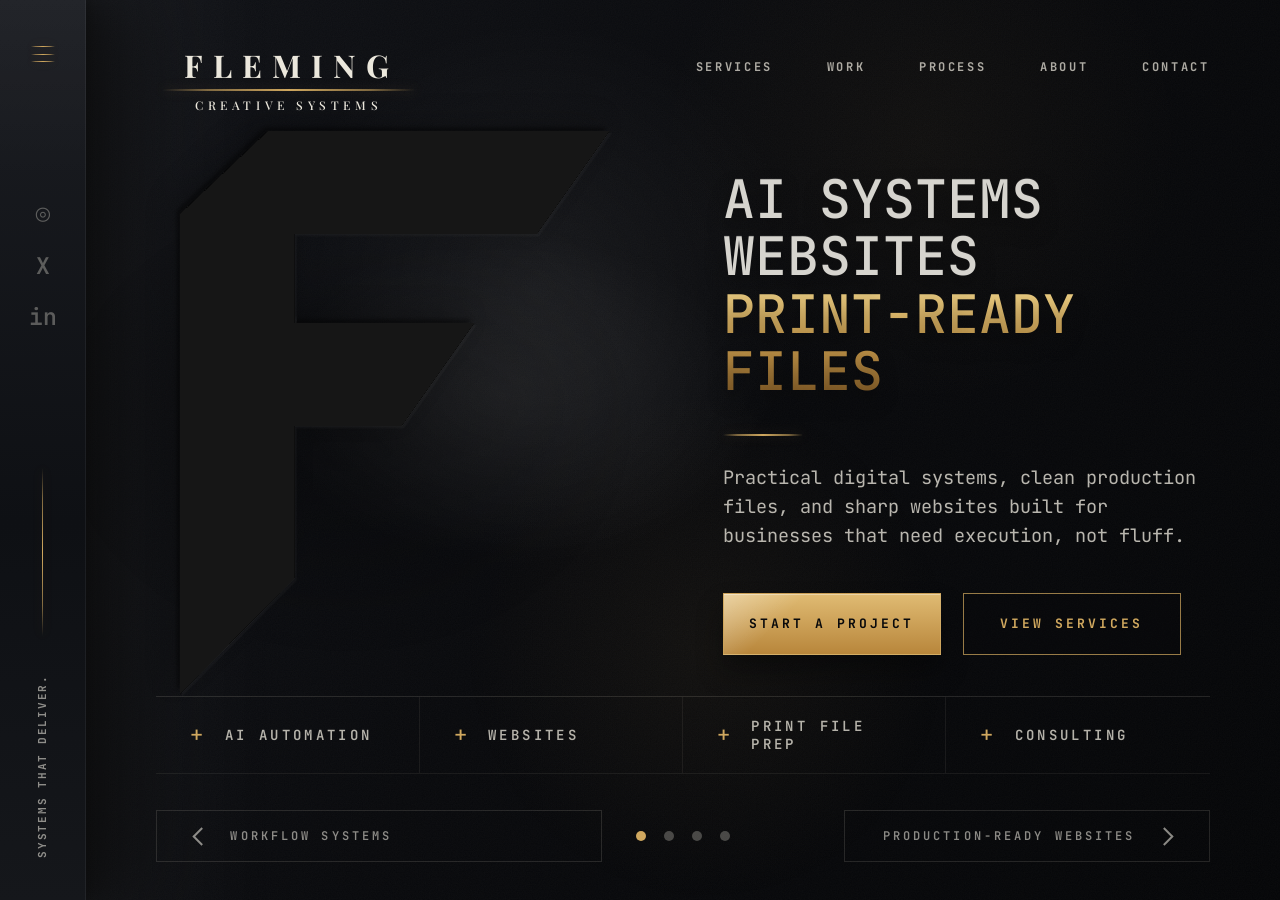
==== commit 2a571d25: "Restore wordmark font and neutralize hero mark" ====
--- a/fleming-webpages_62.html
+++ b/fleming-webpages_62.html
@@ -6,7 +6,7 @@
 <title>Fleming Creative Systems</title>
 <link rel="preconnect" href="https://fonts.googleapis.com">
 <link rel="preconnect" href="https://fonts.gstatic.com" crossorigin>
-<link href="https://fonts.googleapis.com/css2?family=JetBrains+Mono:wght@400;500;600;700&display=swap" rel="stylesheet">
+<link href="https://fonts.googleapis.com/css2?family=JetBrains+Mono:wght@400;500;600;700&family=Playfair+Display:wght@500;600;700&display=swap" rel="stylesheet">
 <style>
   :root {
     --black: #07080a;
@@ -181,19 +181,20 @@
 
   .brand-main {
     display: block;
+    font-family: "Playfair Display", Georgia, serif;
     font-size: clamp(26px, 2.45vw, 38px);
-    font-weight: 500;
-    letter-spacing: 0.22em;
-    padding-left: 0.22em;
-    line-height: 1;
+    font-weight: 700;
+    letter-spacing: 0.32em;
+    padding-left: 0.32em;
+    line-height: 0.9;
     text-transform: uppercase;
     transition: color 0.32s ease, text-shadow 0.32s ease;
   }
 
   .brand-accent {
-    width: calc(100% - 0.22em);
+    width: calc(100% - 0.32em);
     height: 2px;
-    margin: 9px 0 8px 0.22em;
+    margin: 10px 0 8px 0.32em;
     background: var(--gold-accent-line);
     box-shadow: var(--gold-accent-glow);
     transform-origin: center;
@@ -203,10 +204,11 @@
   .brand-sub {
     display: block;
     color: var(--text);
+    font-family: "Playfair Display", Georgia, serif;
     font-size: 12px;
-    font-weight: 400;
-    letter-spacing: 0.24em;
-    padding-left: 0.24em;
+    font-weight: 500;
+    letter-spacing: 0.38em;
+    padding-left: 0.38em;
     text-transform: uppercase;
     transition: color 0.32s ease, opacity 0.32s ease;
   }
@@ -292,14 +294,14 @@
     min-width: 300px;
     height: auto;
     overflow: visible;
-    opacity: 0.5;
-    filter: drop-shadow(-8px -10px 12px rgba(0, 0, 0, 0.24));
+    opacity: 1;
+    filter: saturate(0) drop-shadow(-8px -10px 12px rgba(0, 0, 0, 0.18));
     transition: filter 0.34s ease, transform 0.34s ease;
   }
 
   .hero-f path {
-    fill: #0f1114;
-    stroke: rgba(208, 168, 95, 0.008);
+    fill: #121212;
+    stroke: transparent;
   }
 
   .hero-copy {
@@ -585,6 +587,7 @@
     .hero-f:hover {
       transform: translateY(-2px);
       filter:
+        saturate(0)
         drop-shadow(-8px -10px 12px rgba(0, 0, 0, 0.24))
         drop-shadow(0 0 7px rgba(208, 168, 95, 0.13));
     }
@@ -811,19 +814,19 @@
 
     .brand-main {
       font-size: clamp(25px, 8vw, 34px);
-      letter-spacing: 0.18em;
-      padding-left: 0.18em;
+      letter-spacing: 0.24em;
+      padding-left: 0.24em;
     }
 
     .brand-accent {
-      width: calc(100% - 0.18em);
-      margin: 9px 0 8px 0.18em;
+      width: calc(100% - 0.24em);
+      margin: 9px 0 8px 0.24em;
     }
 
     .brand-sub {
       font-size: 10px;
-      letter-spacing: 0.22em;
-      padding-left: 0.22em;
+      letter-spacing: 0.32em;
+      padding-left: 0.32em;
     }
 
     .nav {
@@ -864,8 +867,8 @@
     .hero-f {
       width: min(52vw, 210px);
       min-width: 0;
-      opacity: 0.46;
-      filter: drop-shadow(-5px -7px 9px rgba(0, 0, 0, 0.24));
+      opacity: 1;
+      filter: saturate(0) drop-shadow(-5px -7px 9px rgba(0, 0, 0, 0.18));
     }
 
     .hero-copy {
